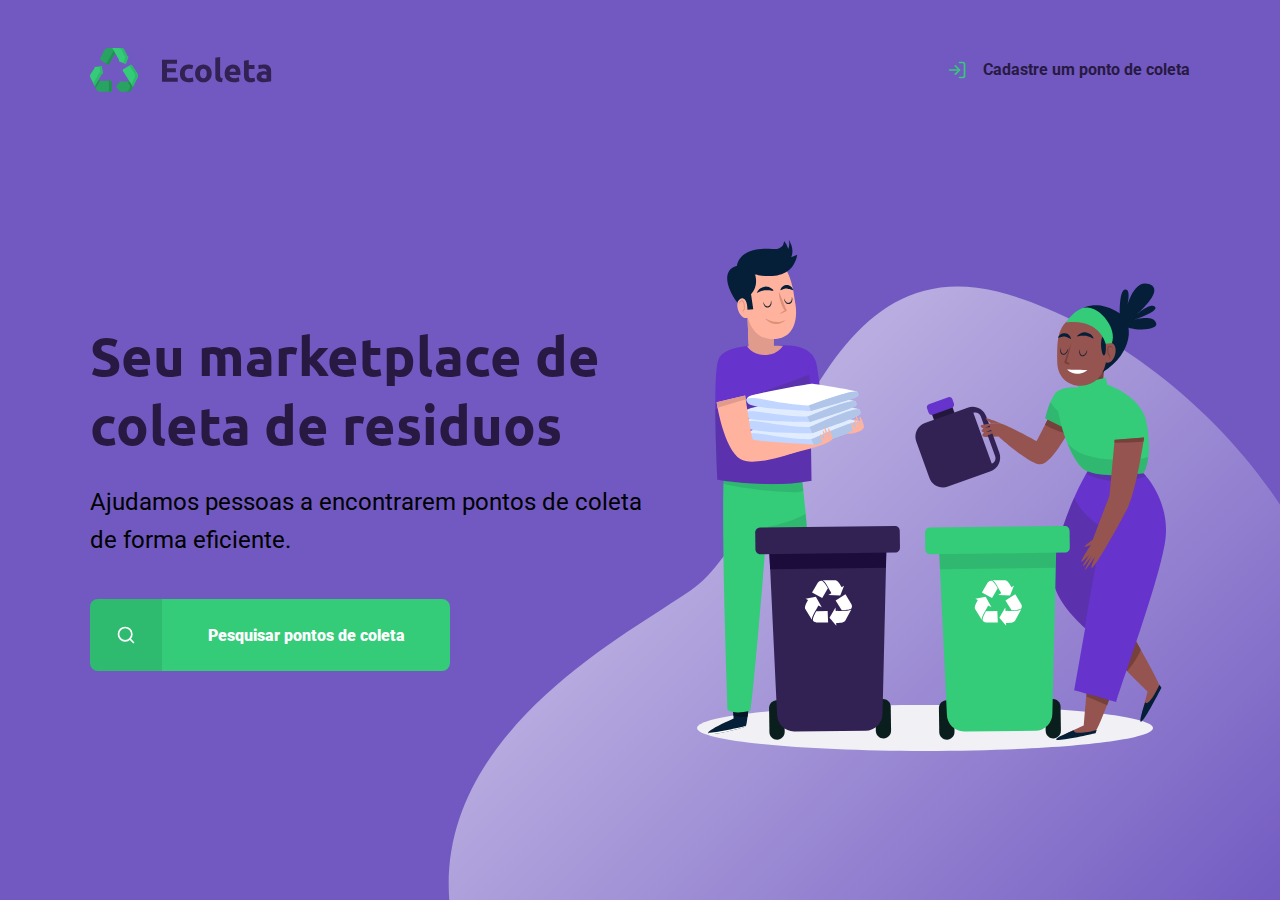
==== index.html @ eded71a7 "created first page" ====
<!DOCTYPE html>
<html lang="pt-br">
  <head>
    <meta charset="UTF-8" />
    <meta name="viewport" content="width=device-width, initial-scale=1.0" />
    <title>Ecoleta</title>

    <link rel="stylesheet" href="/styles/main.css" />
  </head>
  <body>
    <div id="page-home">
      <div class="content">
        <header>
          <img src="/assets/icones/logo.svg" alt="Ecoleta" />

          <a href="#">
            <span></span>
            Cadastre um ponto de coleta
          </a>
        </header>

        <main>
          <h1>Seu marketplace de coleta de residuos</h1>

          <p>
            Ajudamos pessoas a encontrarem pontos de coleta de forma eficiente.
          </p>

          <a href="#">
            <span></span>
            <strong>
              Pesquisar pontos de coleta
            </strong>
          </a>
        </main>
      </div>
    </div>
  </body>
</html>
---- styles/main.css ----
@import url("https://fonts.googleapis.com/css2?family=Roboto:wght@300;700&family=Ubuntu:wght@700&display=swap");

:root {
  --background-color: #7159c1;
  --title-color: #271942;
  --primary-color: #34cb79;
}

* {
  font-family: "Roboto", sans-serif;

  margin: 0;
  padding: 0;
}
body {
  background: var(--background-color);

  -webkit-font-smoothing: antialiased;
}
a {
  text-decoration: none;
}
h1,
h2,
h3,
h4,
h5,
h6 {
  font-family: "Ubuntu", sans-serif;
  color: var(--title-color);
}
#page-home {
  height: 100vh;

  background: url("../assets/icones/home-background.svg") no-repeat;
  background-position: 35vw bottom;
}
#page-home .content {
  height: 100%;
  width: 90%;
  max-width: 1100px;

  margin: 0px auto; /* vai deixar as bordas laterais automaticas, mantendo o conteudo no centro */

  display: flex;
  flex-direction: column;
}
#page-home header {
  margin-top: 48px;

  display: flex;

  align-items: center;
  justify-content: space-between; /* coloca um item em cada ponta da tela */
}
#page-home header a {
  display: flex;

  font-weight: bold;
  color: var(--title-color);
}
#page-home header a span {
  margin-right: 16px;
  display: flex;

  background: url("../assets/icones/log-in.svg");

  height: 20px;
  width: 20px;
}
#page-home main {
  max-width: 560px;

  flex: 1;

  display: flex;
  flex-direction: column;
  justify-content: center;
}
#page-home main h1 {
  font-size: 54px;
}
#page-home main p {
  font-size: 24px;
  line-height: 38px;

  margin-top: 24px;
}

#page-home main a {
  width: 100%;
  height: 72px;
  border-radius: 8px;

  display: flex;
  align-items: center;

  max-width: 360px;
  margin-top: 40px;

  background: var(--primary-color);

  font-weight: bold;
  color: white;

  transition: 1s;
}
#page-home main a:hover {
  background-color: #1b7c45;
  color: #070211;

  transition: 600ms;
}
#page-home main a span {
  width: 72px;
  height: 72px;

  border-top-left-radius: 8px;
  border-bottom-left-radius: 8px;

  background-color: rgba(0, 0, 0, 0.08);

  display: flex;
  align-items: center;
  justify-content: center;
}
#page-home main a span::after {
  content: "";
  background: url("../assets/icones/search.svg") no-repeat;

  width: 20px;
  height: 20px;
}

#page-home main a strong {
  flex: 1;
  text-align: center;
}
@media (max-width: 900px) {
  #page-home {
    background-position-x: 70vw;
  }

  #page-home .content {
    align-items: center;
    text-align: center;
  }

  #page-home header a {
    position: absolute;
    bottom: 48px;

    left: 50%;
    transform: translateX(-50%);
    /* faz com que encontre o ponto medio do elemento e centralize */
  }
  #page-home main {
    align-items: center;
  }
}
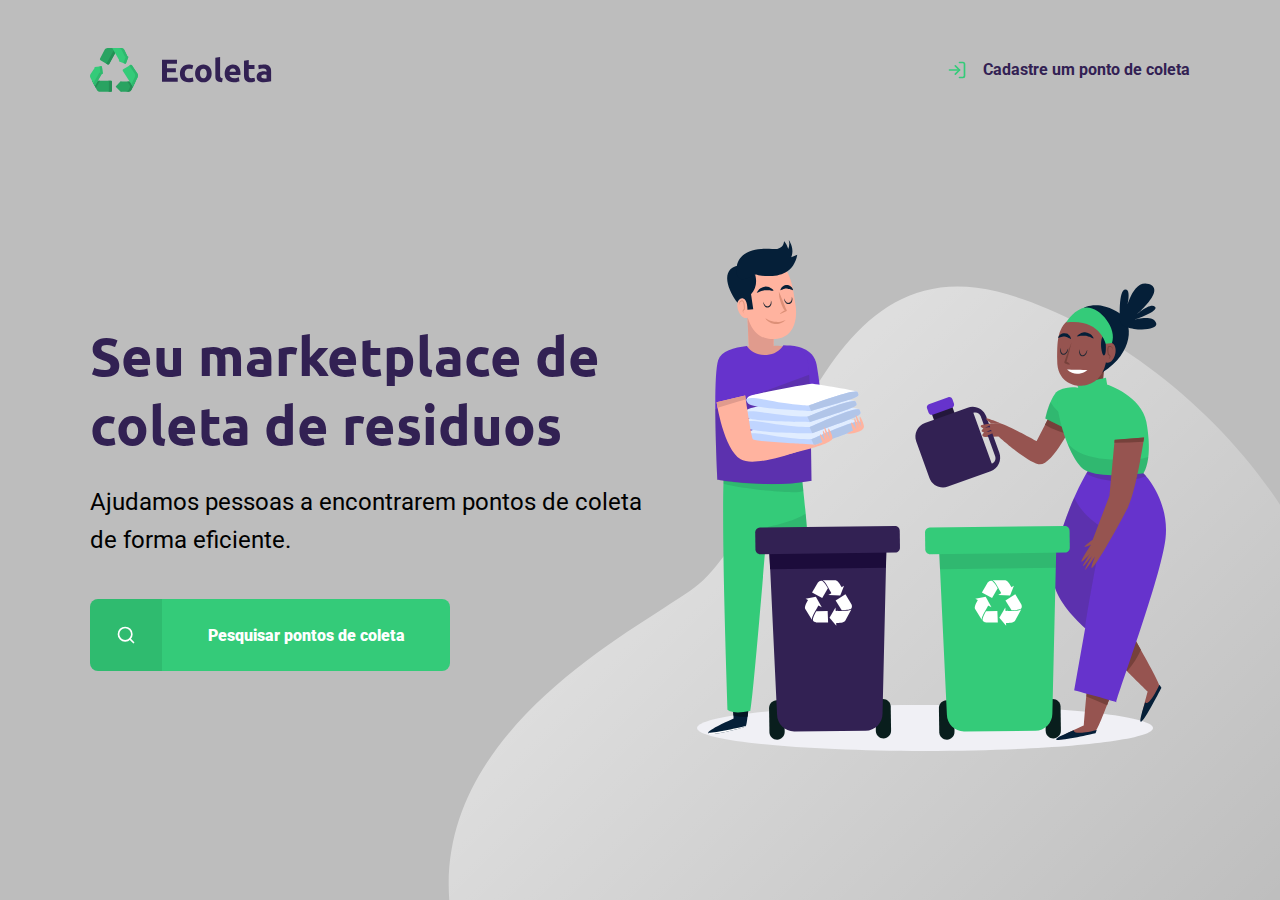
==== commit f86631a2: "consuming IBGE API for the form" ====
--- a/index.html
+++ b/index.html
@@ -6,14 +6,17 @@
     <title>Ecoleta</title>
 
     <link rel="stylesheet" href="/styles/main.css" />
+    <link rel="stylesheet" href="/styles/home.css" />
+
+    <link rel="stylesheet" href="/styles/responsive.css" />
   </head>
   <body>
     <div id="page-home">
       <div class="content">
         <header>
-          <img src="/assets/icones/logo.svg" alt="Ecoleta" />
+          <img src="/assets/logo.svg" alt="Ecoleta" />
 
-          <a href="#">
+          <a href="./create-point.html">
             <span></span>
             Cadastre um ponto de coleta
           </a>
--- a/styles/main.css
+++ b/styles/main.css
@@ -1,13 +1,16 @@
 @import url("https://fonts.googleapis.com/css2?family=Roboto:wght@300;700&family=Ubuntu:wght@700&display=swap");
 
 :root {
-  --background-color: #7159c1;
-  --title-color: #271942;
+  --rocketseat-color: #7159c1;
+  --background-color: #bdbdbd;
+  --title-color: #322153;
   --primary-color: #34cb79;
 }
 
 * {
   font-family: "Roboto", sans-serif;
+
+  box-sizing: border-box;
 
   margin: 0;
   padding: 0;
@@ -29,132 +32,3 @@
   font-family: "Ubuntu", sans-serif;
   color: var(--title-color);
 }
-#page-home {
-  height: 100vh;
-
-  background: url("../assets/icones/home-background.svg") no-repeat;
-  background-position: 35vw bottom;
-}
-#page-home .content {
-  height: 100%;
-  width: 90%;
-  max-width: 1100px;
-
-  margin: 0px auto; /* vai deixar as bordas laterais automaticas, mantendo o conteudo no centro */
-
-  display: flex;
-  flex-direction: column;
-}
-#page-home header {
-  margin-top: 48px;
-
-  display: flex;
-
-  align-items: center;
-  justify-content: space-between; /* coloca um item em cada ponta da tela */
-}
-#page-home header a {
-  display: flex;
-
-  font-weight: bold;
-  color: var(--title-color);
-}
-#page-home header a span {
-  margin-right: 16px;
-  display: flex;
-
-  background: url("../assets/icones/log-in.svg");
-
-  height: 20px;
-  width: 20px;
-}
-#page-home main {
-  max-width: 560px;
-
-  flex: 1;
-
-  display: flex;
-  flex-direction: column;
-  justify-content: center;
-}
-#page-home main h1 {
-  font-size: 54px;
-}
-#page-home main p {
-  font-size: 24px;
-  line-height: 38px;
-
-  margin-top: 24px;
-}
-
-#page-home main a {
-  width: 100%;
-  height: 72px;
-  border-radius: 8px;
-
-  display: flex;
-  align-items: center;
-
-  max-width: 360px;
-  margin-top: 40px;
-
-  background: var(--primary-color);
-
-  font-weight: bold;
-  color: white;
-
-  transition: 1s;
-}
-#page-home main a:hover {
-  background-color: #1b7c45;
-  color: #070211;
-
-  transition: 600ms;
-}
-#page-home main a span {
-  width: 72px;
-  height: 72px;
-
-  border-top-left-radius: 8px;
-  border-bottom-left-radius: 8px;
-
-  background-color: rgba(0, 0, 0, 0.08);
-
-  display: flex;
-  align-items: center;
-  justify-content: center;
-}
-#page-home main a span::after {
-  content: "";
-  background: url("../assets/icones/search.svg") no-repeat;
-
-  width: 20px;
-  height: 20px;
-}
-
-#page-home main a strong {
-  flex: 1;
-  text-align: center;
-}
-@media (max-width: 900px) {
-  #page-home {
-    background-position-x: 70vw;
-  }
-
-  #page-home .content {
-    align-items: center;
-    text-align: center;
-  }
-
-  #page-home header a {
-    position: absolute;
-    bottom: 48px;
-
-    left: 50%;
-    transform: translateX(-50%);
-    /* faz com que encontre o ponto medio do elemento e centralize */
-  }
-  #page-home main {
-    align-items: center;
-  }
-}
--- a/styles/home.css
+++ b/styles/home.css
@@ -0,0 +1,107 @@
+#page-home {
+  height: 100vh;
+
+  background: url("../assets/home-background.svg") no-repeat;
+  background-position: 35vw bottom;
+}
+#page-home .content {
+  height: 100%;
+  width: 90%;
+  max-width: 1100px;
+
+  margin: 0px auto; /* vai deixar as bordas laterais automaticas, mantendo o conteudo no centro */
+
+  display: flex;
+  flex-direction: column;
+}
+#page-home header {
+  margin-top: 48px;
+
+  display: flex;
+
+  align-items: center;
+  justify-content: space-between; /* coloca um item em cada ponta da tela */
+}
+#page-home header a {
+  display: flex;
+
+  font-weight: bold;
+  color: var(--title-color);
+}
+#page-home header a span {
+  margin-right: 16px;
+  display: flex;
+
+  background: url("../assets/log-in.svg");
+
+  height: 20px;
+  width: 20px;
+}
+#page-home main {
+  max-width: 560px;
+
+  flex: 1;
+
+  display: flex;
+  flex-direction: column;
+  justify-content: center;
+}
+#page-home main h1 {
+  font-size: 54px;
+}
+#page-home main p {
+  font-size: 24px;
+  line-height: 38px;
+
+  margin-top: 24px;
+}
+
+#page-home main a {
+  width: 100%;
+  height: 72px;
+  border-radius: 8px;
+
+  display: flex;
+  align-items: center;
+
+  max-width: 360px;
+  margin-top: 40px;
+
+  background: var(--primary-color);
+
+  font-weight: bold;
+  color: white;
+
+  transition: 1s;
+}
+#page-home main a:hover {
+  background-color: #1b7c45;
+  color: #070211;
+
+  transition: 600ms;
+}
+#page-home main a span {
+  width: 72px;
+  height: 72px;
+
+  border-top-left-radius: 8px;
+  border-bottom-left-radius: 8px;
+
+  background-color: rgba(0, 0, 0, 0.08);
+
+  display: flex;
+  align-items: center;
+  justify-content: center;
+}
+#page-home main a span::after {
+  content: "";
+  background: url("../assets/search.svg") no-repeat;
+
+  width: 20px;
+  height: 20px;
+}
+
+#page-home main a strong {
+  flex: 1;
+  text-align: center;
+}
--- a/styles/responsive.css
+++ b/styles/responsive.css
@@ -0,0 +1,30 @@
+@media (max-width: 900px) {
+  #page-home {
+    background-position-x: 70vw;
+  }
+  #page-home .content {
+    align-items: center;
+    text-align: center;
+  }
+  #page-home header a {
+    position: absolute;
+    bottom: 48px;
+
+    left: 50%;
+    transform: translateX(-50%);
+    /* faz com que encontre o ponto medio do elemento e centralize */
+  }
+  #page-home main {
+    align-items: center;
+  }
+}
+@media (min-width: 1700px) {
+  #page-home {
+    background-position-x: 40vw;
+  }
+}
+@media (max-height: 760px) {
+  #page-home {
+    background-position-y: 200px;
+  }
+}
